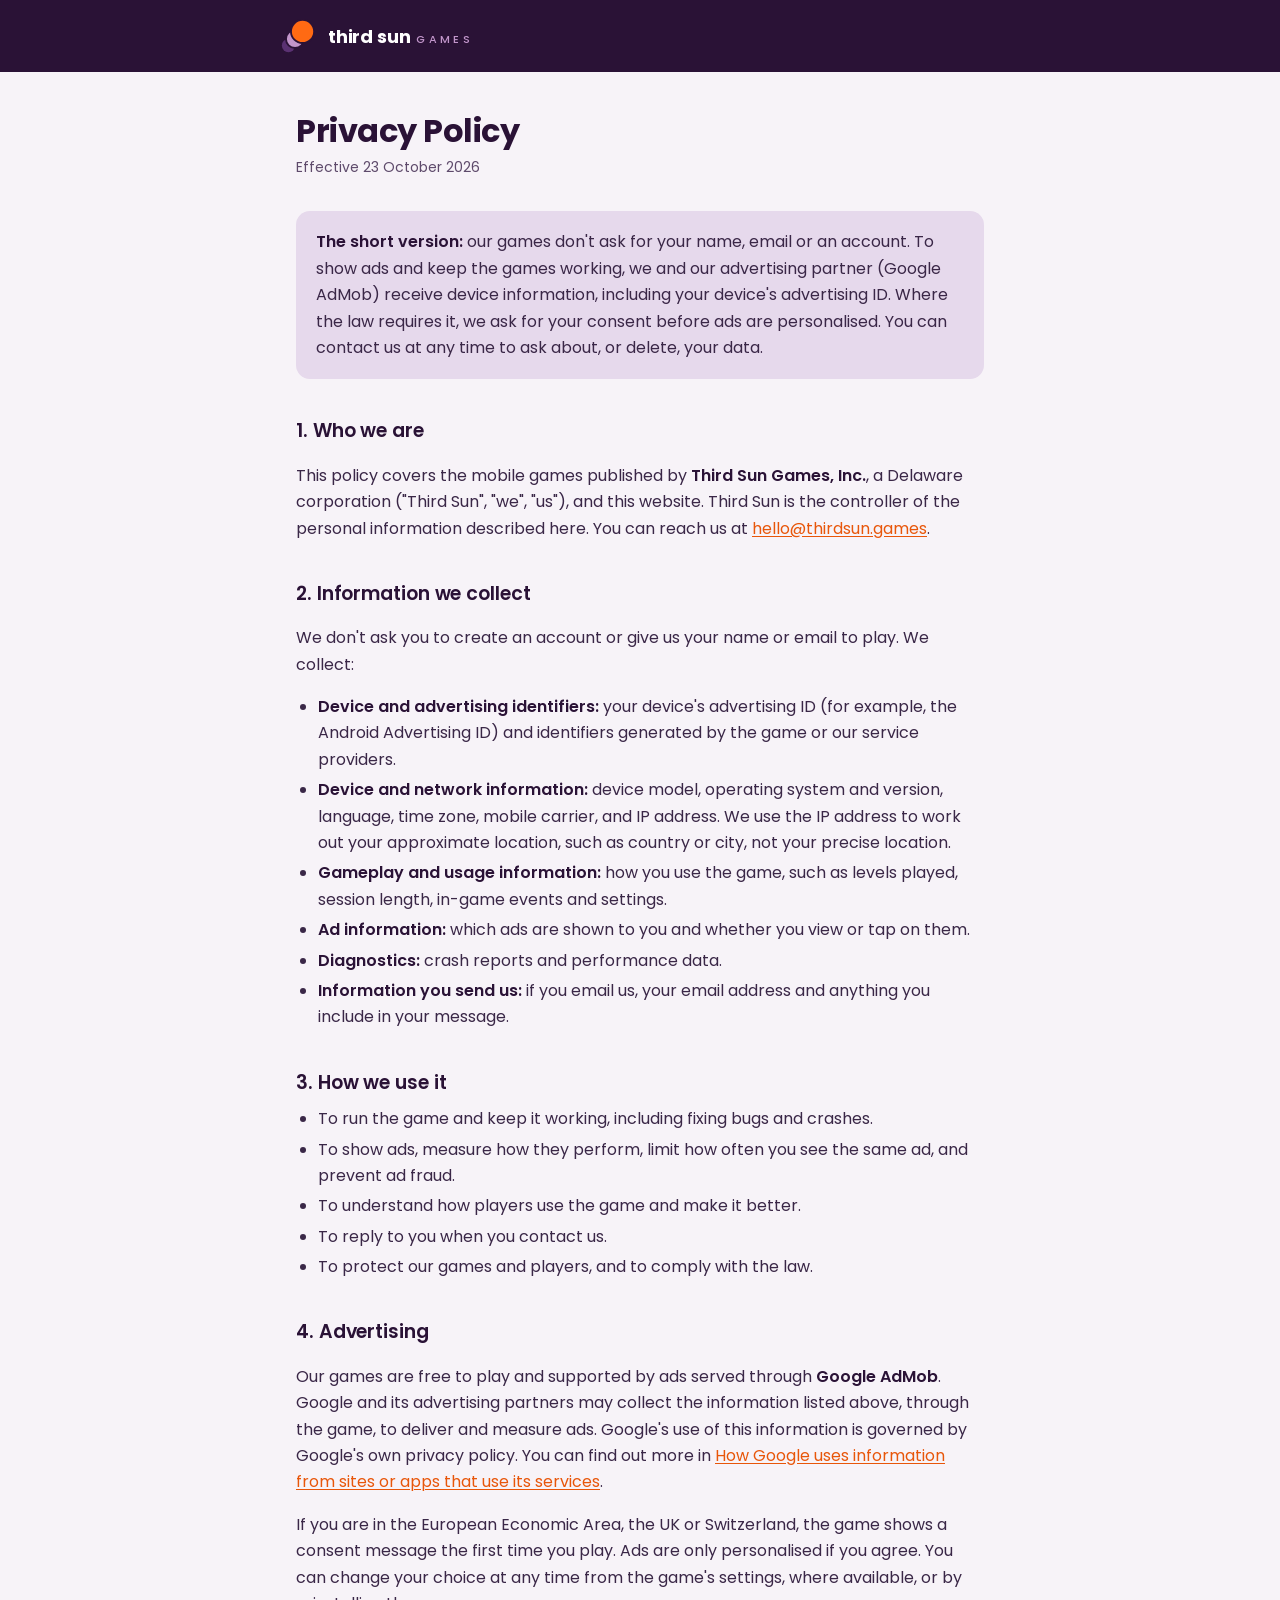
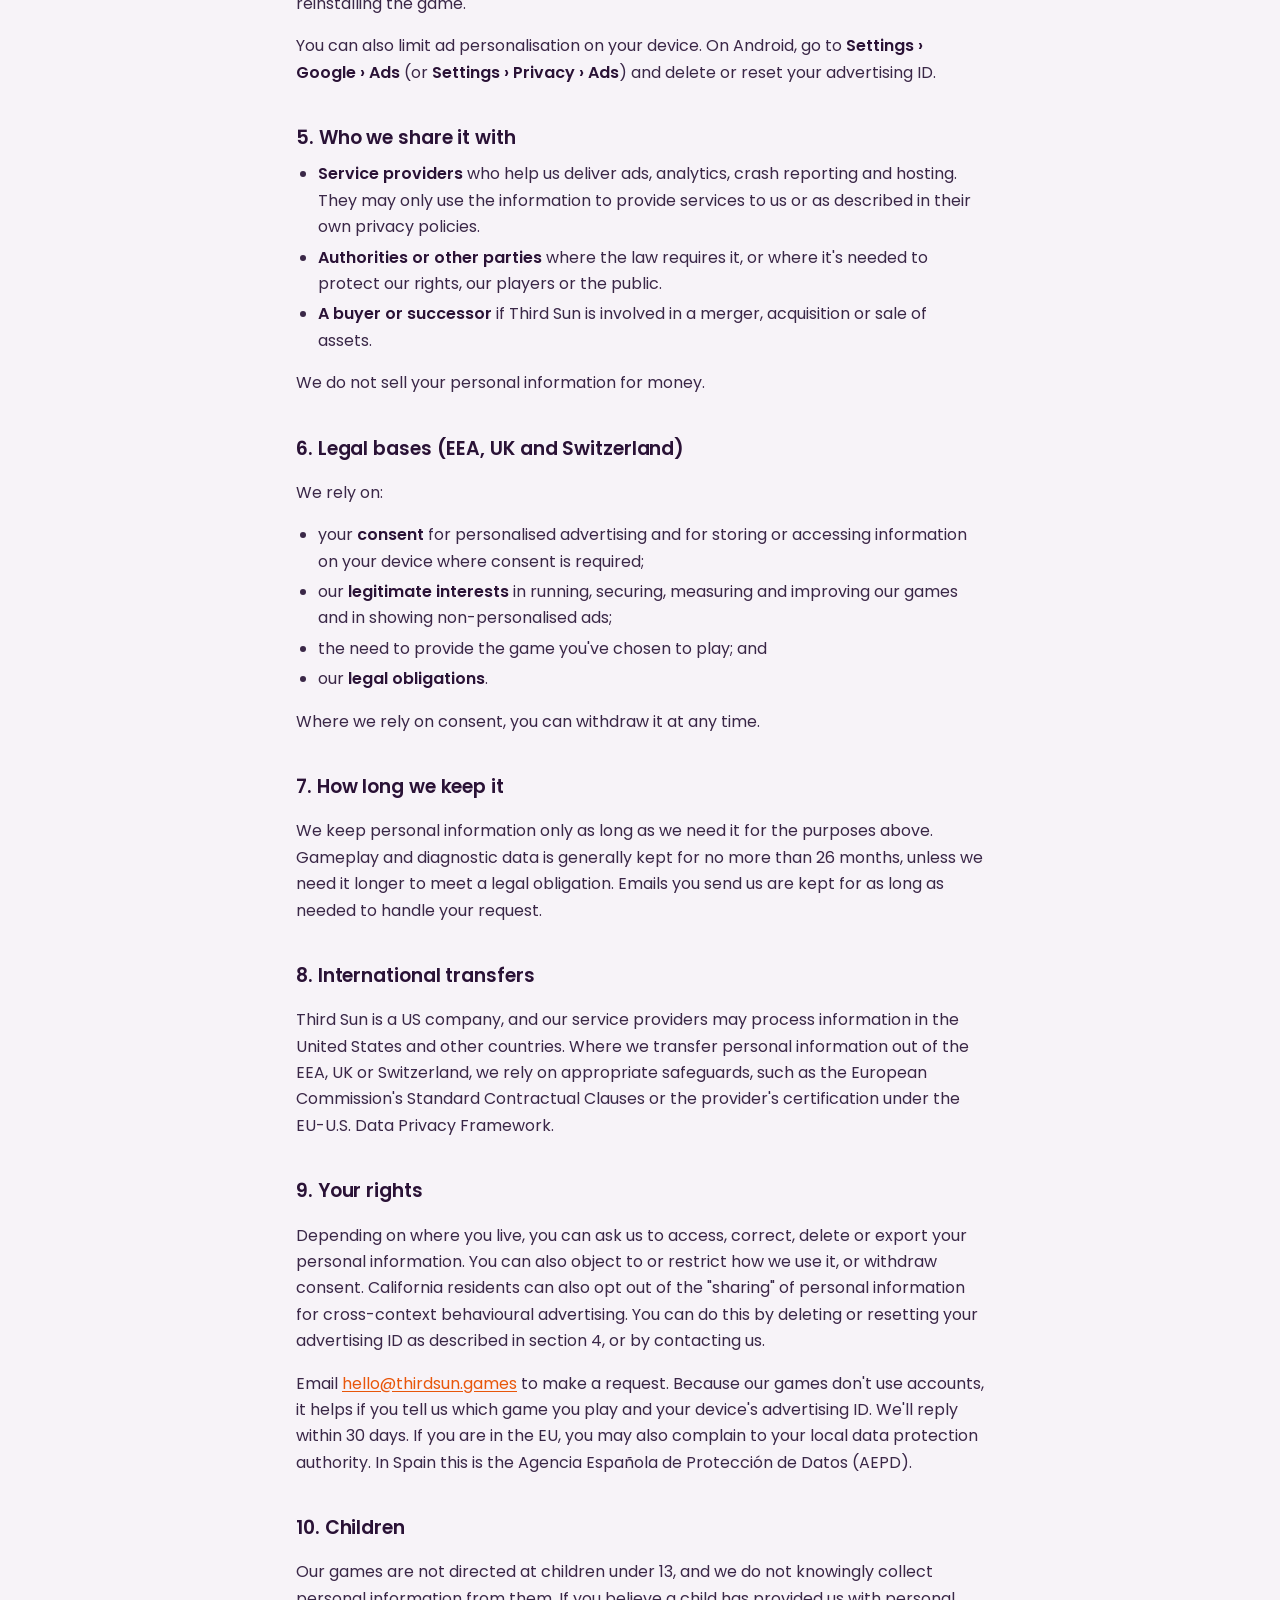
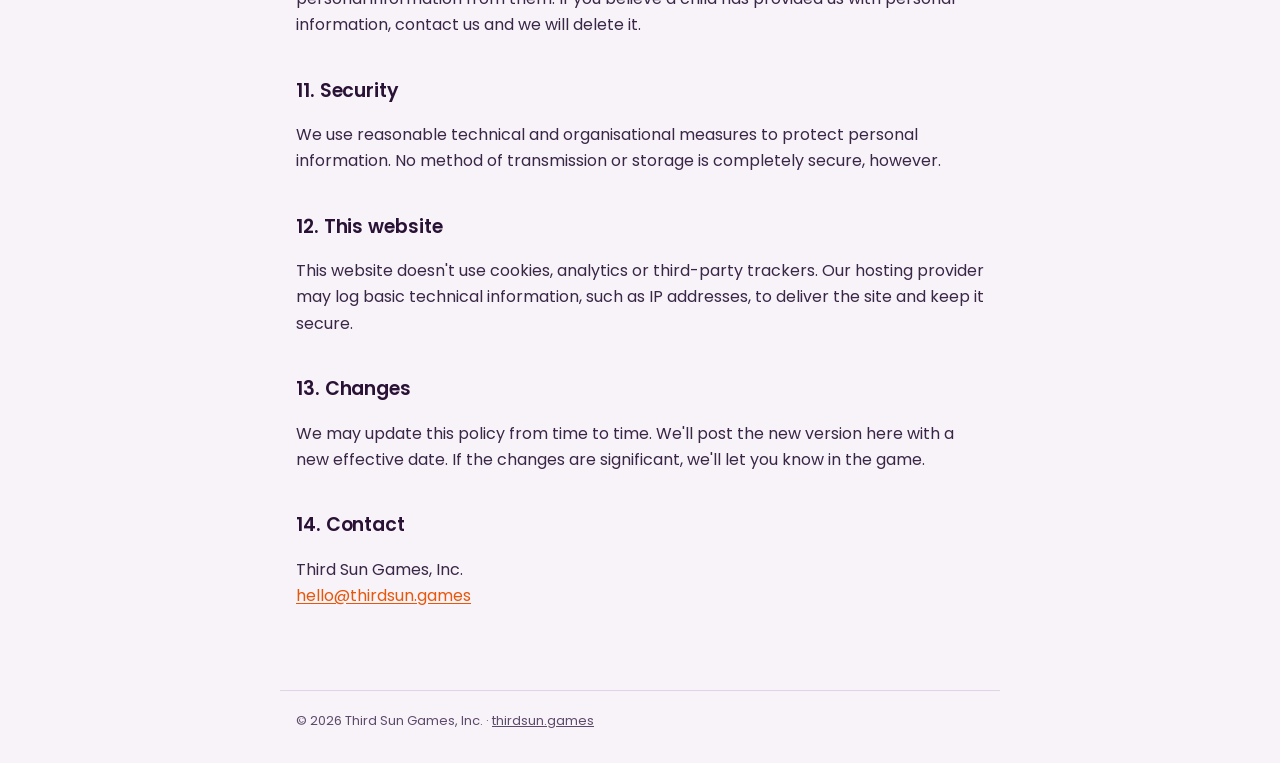
==== privacy/index.html @ 6163cce4 "Add the Third Sun Games home page, studio privacy policy and styles Files as delivered in thirdsun-s" ====
<!doctype html>
<html lang="en">
<head>
<meta charset="utf-8">
<meta name="viewport" content="width=device-width, initial-scale=1, viewport-fit=cover">
<title>Privacy Policy · Third Sun Games</title>
<meta name="description" content="How Third Sun Games, Inc. collects and uses information in its mobile games.">
<meta name="theme-color" content="#2A1236">
<link rel="icon" href="/favicon.svg" type="image/svg+xml">
<link rel="stylesheet" href="/site.css">
</head>
<body>
<header class="bar">
  <div class="bar-inner">
    <a href="/" aria-label="Third Sun Games home">
      <svg viewBox="-73 -237.62 310.62 310.62" xmlns="http://www.w3.org/2000/svg" aria-hidden="true">
        <circle cx="0" cy="0" r="57" fill="#5A3172"/>
        <circle cx="56.57" cy="-56.57" r="78" fill="#C296CB" stroke="#2A1236" stroke-width="16"/>
        <circle cx="121.62" cy="-121.62" r="100" fill="#FF6A13" stroke="#2A1236" stroke-width="16"/>
      </svg>
      <span><span class="bn">third sun</span> <span class="bg">GAMES</span></span>
    </a>
  </div>
</header>

<main class="doc">
  <h1>Privacy Policy</h1>
  <p class="meta">Effective 23 October 2026</p>

  <div class="summary">
    <p><strong>The short version:</strong> our games don't ask for your name, email or an account. To show ads and keep the games working, we and our advertising partner (Google AdMob) receive device information, including your device's advertising ID. Where the law requires it, we ask for your consent before ads are personalised. You can contact us at any time to ask about, or delete, your data.</p>
  </div>

  <h2>1. Who we are</h2>
  <p>This policy covers the mobile games published by <strong>Third Sun Games, Inc.</strong>, a Delaware corporation ("Third Sun", "we", "us"), and this website. Third Sun is the controller of the personal information described here. You can reach us at <a href="mailto:hello@thirdsun.games">hello@thirdsun.games</a>.</p>

  <h2>2. Information we collect</h2>
  <p>We don't ask you to create an account or give us your name or email to play. We collect:</p>
  <ul>
    <li><strong>Device and advertising identifiers:</strong> your device's advertising ID (for example, the Android Advertising ID) and identifiers generated by the game or our service providers.</li>
    <li><strong>Device and network information:</strong> device model, operating system and version, language, time zone, mobile carrier, and IP address. We use the IP address to work out your approximate location, such as country or city, not your precise location.</li>
    <li><strong>Gameplay and usage information:</strong> how you use the game, such as levels played, session length, in-game events and settings.</li>
    <li><strong>Ad information:</strong> which ads are shown to you and whether you view or tap on them.</li>
    <li><strong>Diagnostics:</strong> crash reports and performance data.</li>
    <li><strong>Information you send us:</strong> if you email us, your email address and anything you include in your message.</li>
  </ul>

  <h2>3. How we use it</h2>
  <ul>
    <li>To run the game and keep it working, including fixing bugs and crashes.</li>
    <li>To show ads, measure how they perform, limit how often you see the same ad, and prevent ad fraud.</li>
    <li>To understand how players use the game and make it better.</li>
    <li>To reply to you when you contact us.</li>
    <li>To protect our games and players, and to comply with the law.</li>
  </ul>

  <h2>4. Advertising</h2>
  <p>Our games are free to play and supported by ads served through <strong>Google AdMob</strong>. Google and its advertising partners may collect the information listed above, through the game, to deliver and measure ads. Google's use of this information is governed by Google's own privacy policy. You can find out more in <a href="https://policies.google.com/technologies/partner-sites" rel="noopener">How Google uses information from sites or apps that use its services</a>.</p>
  <p>If you are in the European Economic Area, the UK or Switzerland, the game shows a consent message the first time you play. Ads are only personalised if you agree. You can change your choice at any time from the game's settings, where available, or by reinstalling the game.</p>
  <p>You can also limit ad personalisation on your device. On Android, go to <strong>Settings &rsaquo; Google &rsaquo; Ads</strong> (or <strong>Settings &rsaquo; Privacy &rsaquo; Ads</strong>) and delete or reset your advertising ID.</p>

  <h2>5. Who we share it with</h2>
  <ul>
    <li><strong>Service providers</strong> who help us deliver ads, analytics, crash reporting and hosting. They may only use the information to provide services to us or as described in their own privacy policies.</li>
    <li><strong>Authorities or other parties</strong> where the law requires it, or where it's needed to protect our rights, our players or the public.</li>
    <li><strong>A buyer or successor</strong> if Third Sun is involved in a merger, acquisition or sale of assets.</li>
  </ul>
  <p>We do not sell your personal information for money.</p>

  <h2>6. Legal bases (EEA, UK and Switzerland)</h2>
  <p>We rely on:</p>
  <ul>
    <li>your <strong>consent</strong> for personalised advertising and for storing or accessing information on your device where consent is required;</li>
    <li>our <strong>legitimate interests</strong> in running, securing, measuring and improving our games and in showing non-personalised ads;</li>
    <li>the need to provide the game you've chosen to play; and</li>
    <li>our <strong>legal obligations</strong>.</li>
  </ul>
  <p>Where we rely on consent, you can withdraw it at any time.</p>

  <h2>7. How long we keep it</h2>
  <p>We keep personal information only as long as we need it for the purposes above. Gameplay and diagnostic data is generally kept for no more than 26 months, unless we need it longer to meet a legal obligation. Emails you send us are kept for as long as needed to handle your request.</p>

  <h2>8. International transfers</h2>
  <p>Third Sun is a US company, and our service providers may process information in the United States and other countries. Where we transfer personal information out of the EEA, UK or Switzerland, we rely on appropriate safeguards, such as the European Commission's Standard Contractual Clauses or the provider's certification under the EU-U.S. Data Privacy Framework.</p>

  <h2>9. Your rights</h2>
  <p>Depending on where you live, you can ask us to access, correct, delete or export your personal information. You can also object to or restrict how we use it, or withdraw consent. California residents can also opt out of the "sharing" of personal information for cross-context behavioural advertising. You can do this by deleting or resetting your advertising ID as described in section 4, or by contacting us.</p>
  <p>Email <a href="mailto:hello@thirdsun.games">hello@thirdsun.games</a> to make a request. Because our games don't use accounts, it helps if you tell us which game you play and your device's advertising ID. We'll reply within 30 days. If you are in the EU, you may also complain to your local data protection authority. In Spain this is the Agencia Española de Protección de Datos (AEPD).</p>

  <h2>10. Children</h2>
  <p>Our games are not directed at children under 13, and we do not knowingly collect personal information from them. If you believe a child has provided us with personal information, contact us and we will delete it.</p>

  <h2>11. Security</h2>
  <p>We use reasonable technical and organisational measures to protect personal information. No method of transmission or storage is completely secure, however.</p>

  <h2>12. This website</h2>
  <p>This website doesn't use cookies, analytics or third-party trackers. Our hosting provider may log basic technical information, such as IP addresses, to deliver the site and keep it secure.</p>

  <h2>13. Changes</h2>
  <p>We may update this policy from time to time. We'll post the new version here with a new effective date. If the changes are significant, we'll let you know in the game.</p>

  <h2>14. Contact</h2>
  <p>Third Sun Games, Inc.<br><a href="mailto:hello@thirdsun.games">hello@thirdsun.games</a></p>
</main>

<footer class="legal-foot">&copy; 2026 Third Sun Games, Inc. &middot; <a href="/">thirdsun.games</a></footer>
</body>
</html>
---- site.css ----
@font-face{font-family:"Poppins";font-weight:400;font-style:normal;font-display:swap;src:url("/fonts/poppins-400.woff2") format("woff2")}
@font-face{font-family:"Poppins";font-weight:500;font-style:normal;font-display:swap;src:url("/fonts/poppins-500.woff2") format("woff2")}
@font-face{font-family:"Poppins";font-weight:600;font-style:normal;font-display:swap;src:url("/fonts/poppins-600.woff2") format("woff2")}
@font-face{font-family:"Poppins";font-weight:700;font-style:normal;font-display:swap;src:url("/fonts/poppins-700.woff2") format("woff2")}

:root{
  --plum:#2A1236; --grape:#5A3172; --mid:#8458A0; --lilac:#C296CB;
  --sun:#FF6A13; --deep-sun:#E8560A;
  --page:#F7F3F8; --card:#E6D9EC; --ink:#2A1236; --muted:#5E4A6B; --line:#E0D2E7;
  --foot:#9B7FAA;
}
*,*::before,*::after{box-sizing:border-box}
html,body{margin:0}
body{
  font-family:"Poppins",-apple-system,BlinkMacSystemFont,"Segoe UI",Roboto,Helvetica,Arial,sans-serif;
  -webkit-font-smoothing:antialiased;
  color:var(--ink); background:var(--page);
}
a{color:inherit}

/* ---------- home ---------- */
body.home{
  min-height:100vh; min-height:100svh;
  display:flex; flex-direction:column;
  background:var(--plum); color:#fff;
  background-image:radial-gradient(60% 40% at 52% 42%, rgba(255,106,19,.10) 0%, rgba(255,106,19,0) 70%);
}
.hero{
  flex:1; display:flex; flex-direction:column; align-items:center; justify-content:center;
  padding:48px 16px 24px; text-align:center;
}
.lockup{display:flex; flex-direction:column; align-items:center}
.mark{width:clamp(120px,22vw,180px); height:auto; overflow:visible}
.wordmark{margin-top:28px}
.wordmark .name{display:block; font-weight:700; letter-spacing:-.015em; line-height:.9; font-size:clamp(34px,6vw,52px)}
.wordmark .games{display:block; color:var(--lilac); font-weight:500; letter-spacing:.34em; padding-left:.34em; margin-top:.55em; font-size:clamp(12px,1.6vw,15px)}
.tagline{margin:40px 0 0; font-size:17px; font-weight:400; color:#E9DDEE}
.contact{
  margin-top:14px; font-size:15px; font-weight:500; color:var(--sun); text-decoration:none;
  border-bottom:1px solid rgba(255,106,19,.35); padding-bottom:2px;
}
.contact:hover,.contact:focus-visible{border-bottom-color:var(--sun)}
.foot{
  display:flex; flex-wrap:wrap; justify-content:center; gap:6px 10px;
  padding:20px 16px calc(24px + env(safe-area-inset-bottom,0px));
  font-size:13px; color:var(--foot);
}
.foot a{text-decoration:none}
.foot a:hover,.foot a:focus-visible{color:#fff; text-decoration:underline}

/* ---------- legal pages ---------- */
.bar{background:var(--plum); padding:18px 16px}
.bar-inner{max-width:720px; margin:0 auto; display:flex; align-items:center}
.bar a{display:flex; align-items:center; gap:12px; color:#fff; text-decoration:none}
.bar svg{width:36px; height:36px; overflow:visible}
.bar .bn{font-weight:700; font-size:18px; letter-spacing:-.01em}
.bar .bg{color:var(--lilac); font-weight:500; font-size:11px; letter-spacing:.3em; margin-left:2px}

.doc{max-width:720px; margin:0 auto; padding:40px 16px 64px; font-size:16px; line-height:1.65}
.doc h1{font-size:32px; line-height:1.2; font-weight:700; letter-spacing:-.015em; margin:0 0 6px}
.doc .meta{color:var(--muted); font-size:14px; margin:0 0 32px}
.doc h2{font-size:19px; font-weight:600; margin:36px 0 8px; letter-spacing:-.005em}
.doc p,.doc li{color:#3A2747}
.doc ul{padding-left:22px; margin:8px 0 12px}
.doc li{margin:4px 0}
.doc strong{color:var(--ink); font-weight:600}
.doc a{color:var(--deep-sun); text-underline-offset:2px}
.doc .summary{background:var(--card); border-radius:14px; padding:18px 20px; margin:0 0 8px}
.doc .summary p{margin:0}
.legal-foot{border-top:1px solid var(--line); max-width:720px; margin:0 auto; padding:20px 16px 32px; font-size:13px; color:var(--muted)}
.legal-foot a{color:var(--muted)}

@media (max-width:480px){
  .foot .sep{display:none}
  .foot{gap:6px 16px}
}
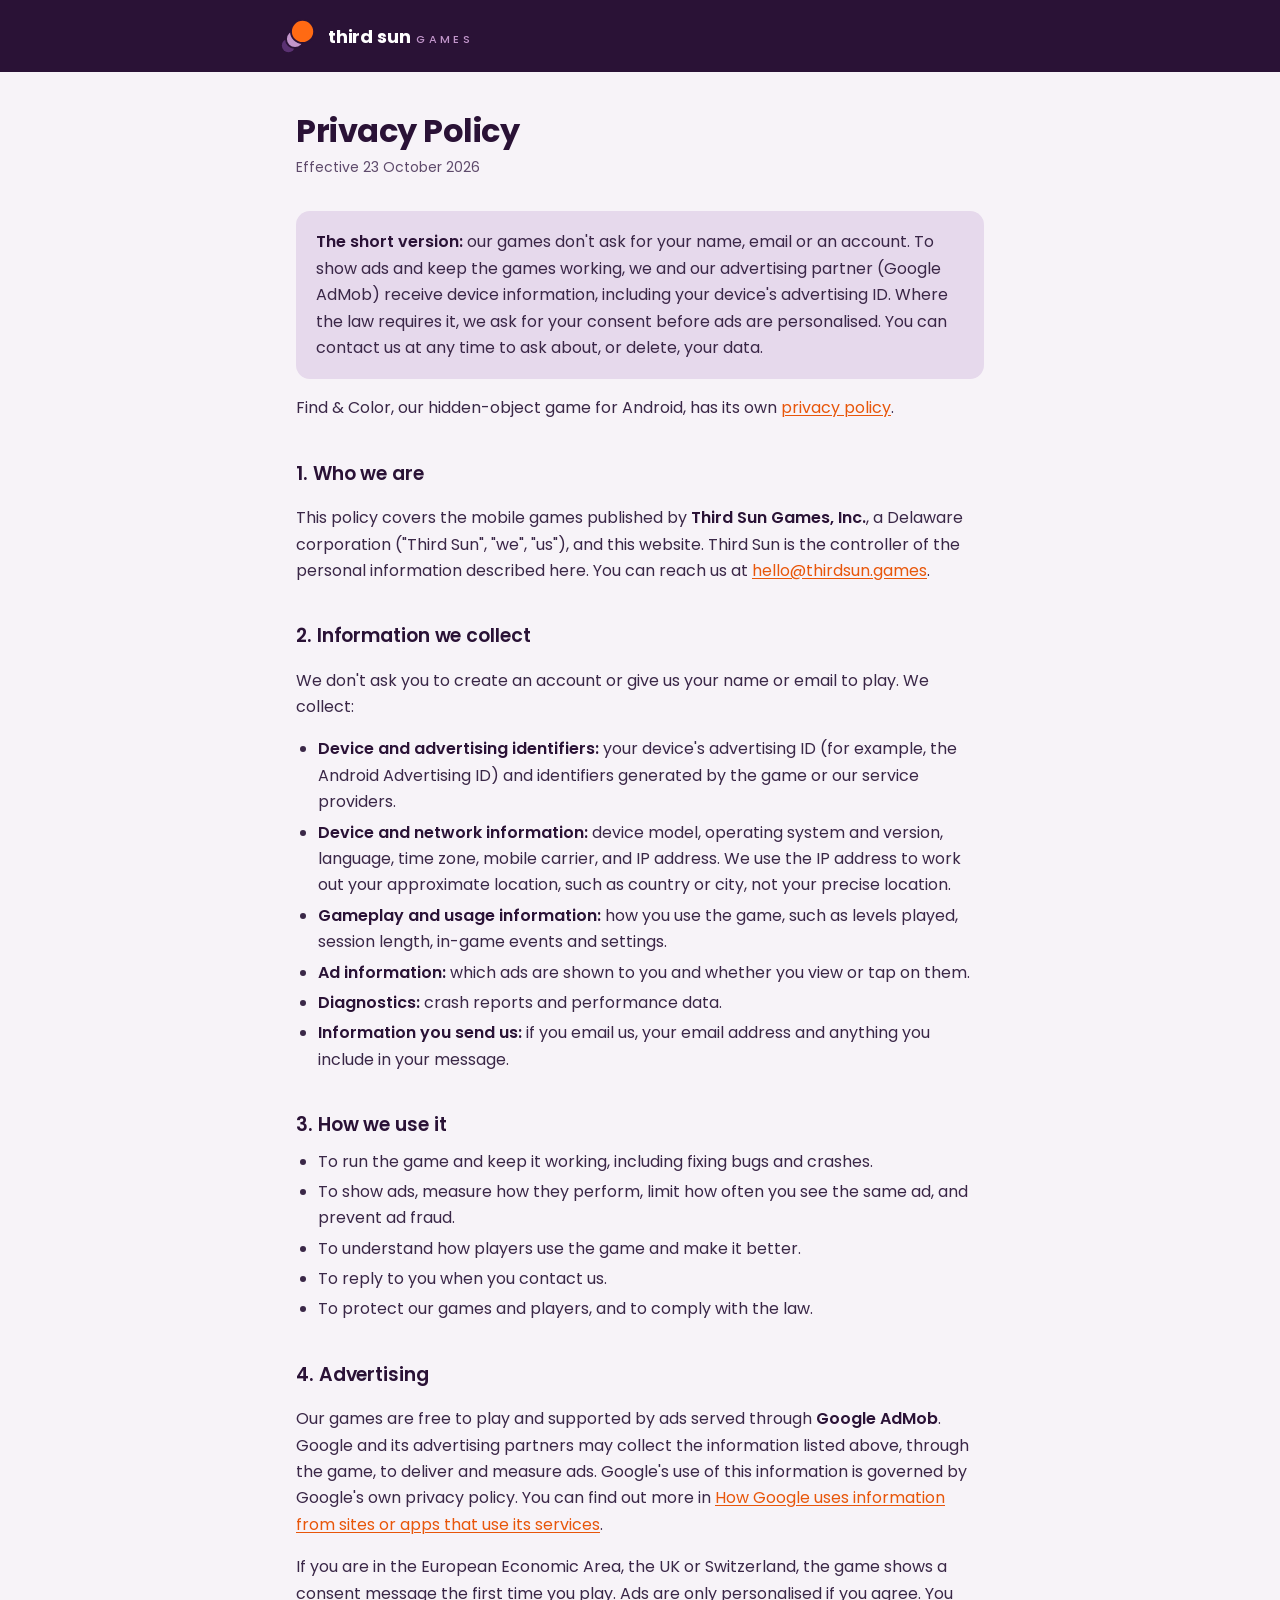
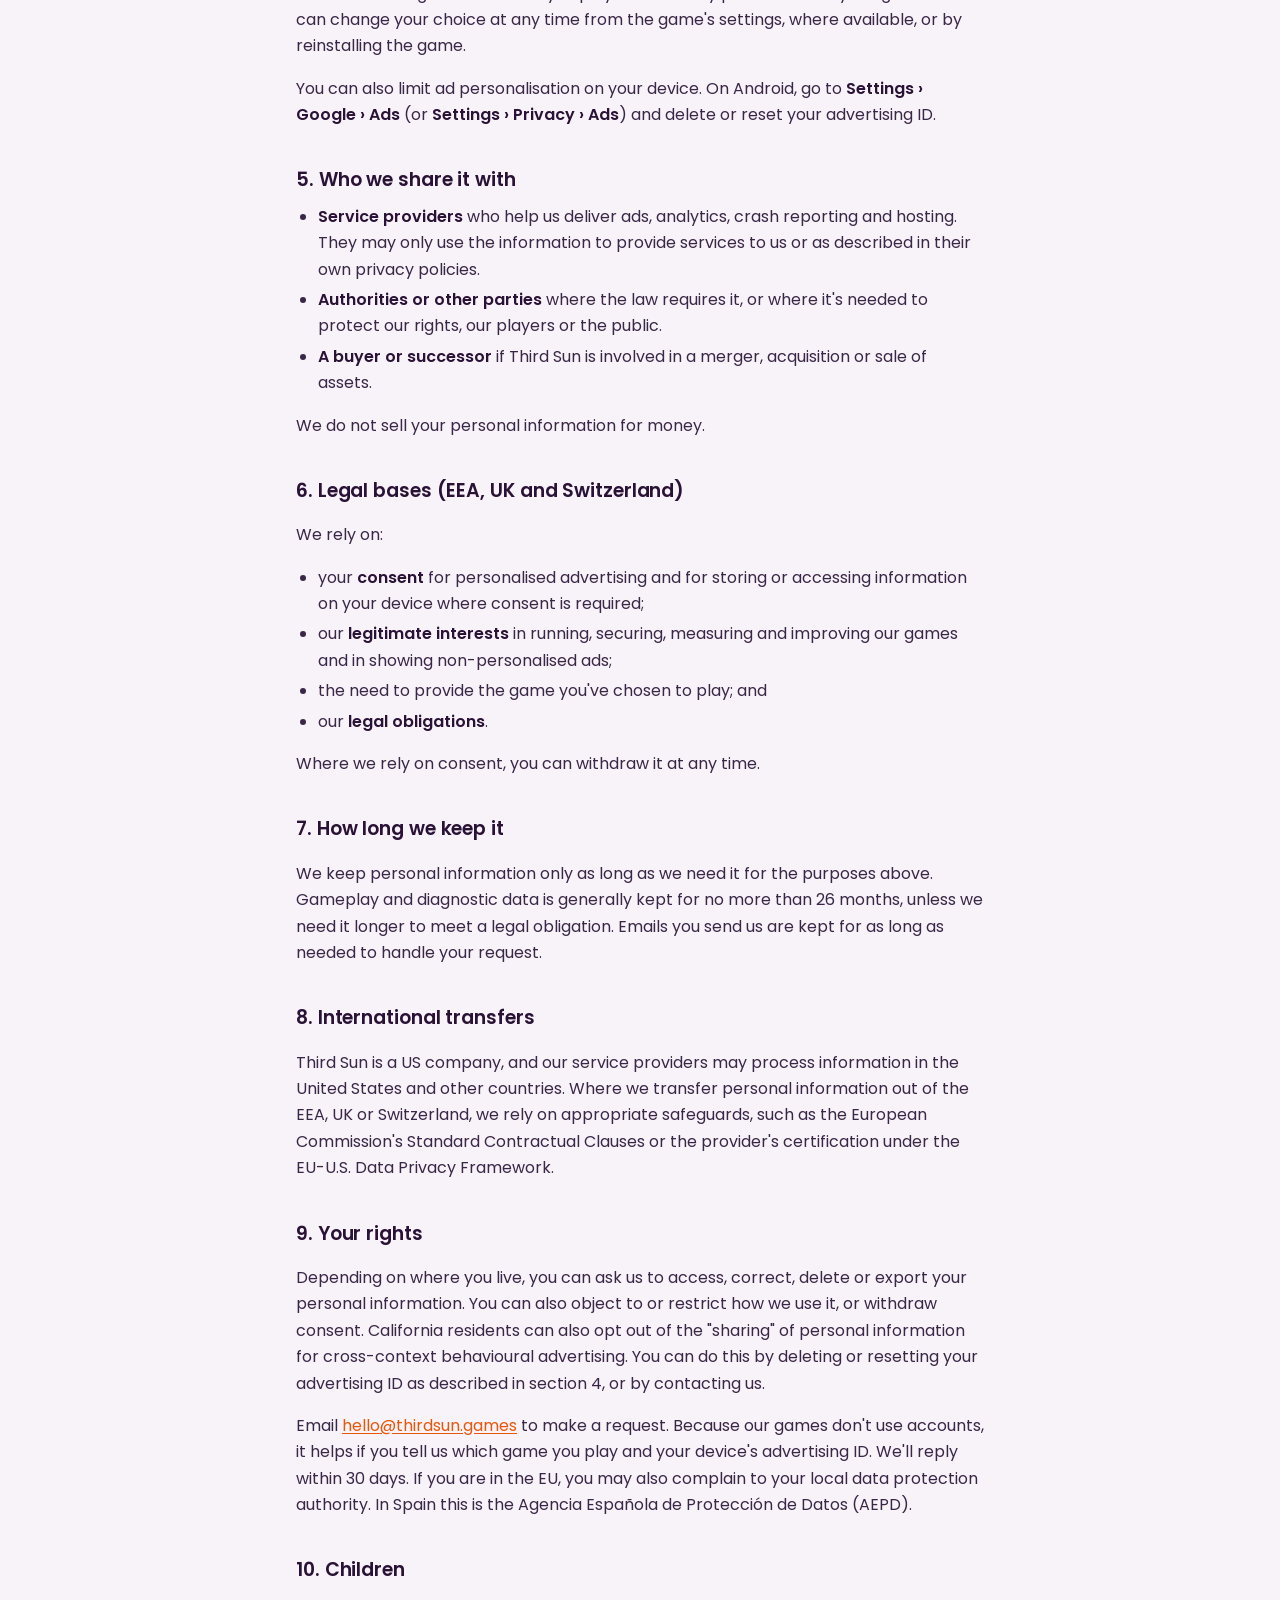
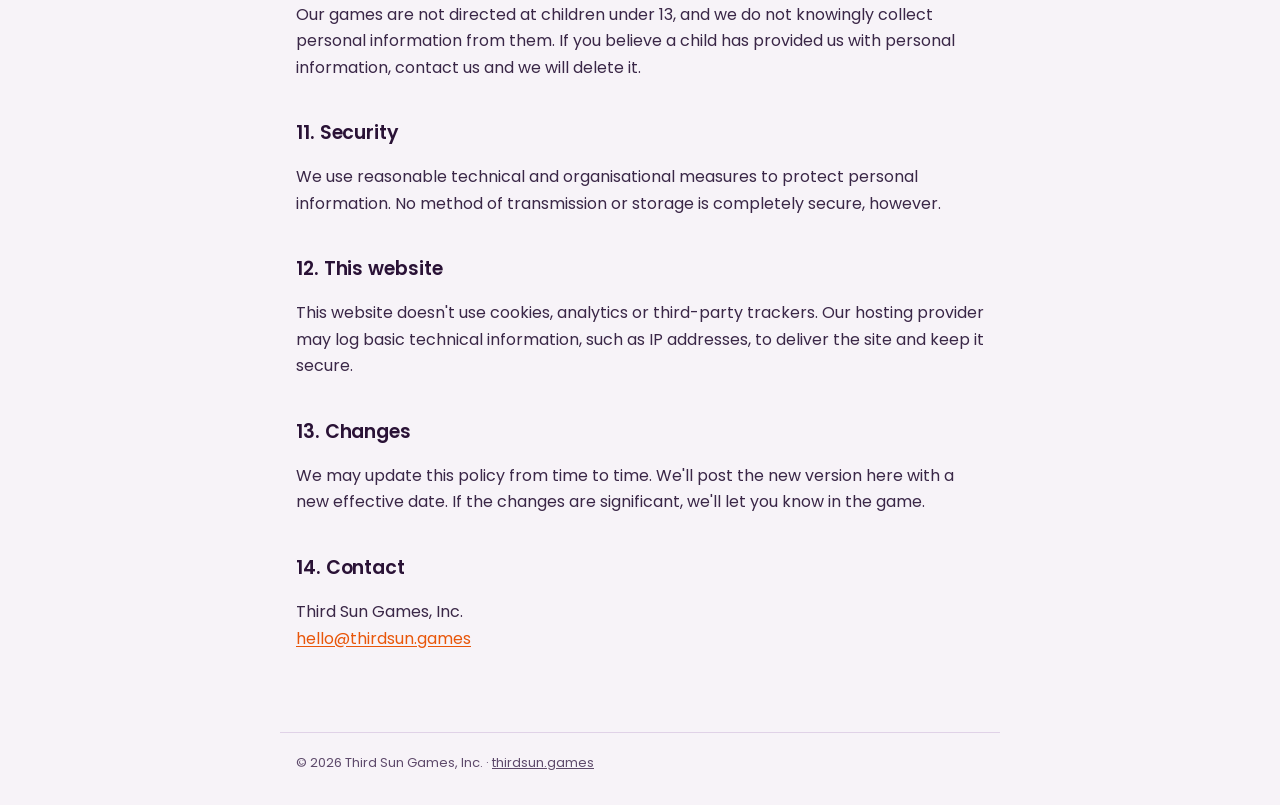
==== commit e2f4e8b6: "Add the Find & Color privacy policy at /ink-finder/privacy/ and link it from the studio policy The p" ====
--- a/privacy/index.html
+++ b/privacy/index.html
@@ -30,6 +30,8 @@
   <div class="summary">
     <p><strong>The short version:</strong> our games don't ask for your name, email or an account. To show ads and keep the games working, we and our advertising partner (Google AdMob) receive device information, including your device's advertising ID. Where the law requires it, we ask for your consent before ads are personalised. You can contact us at any time to ask about, or delete, your data.</p>
   </div>
+
+  <p>Find &amp; Color, our hidden-object game for Android, has its own <a href="/ink-finder/privacy/">privacy policy</a>.</p>
 
   <h2>1. Who we are</h2>
   <p>This policy covers the mobile games published by <strong>Third Sun Games, Inc.</strong>, a Delaware corporation ("Third Sun", "we", "us"), and this website. Third Sun is the controller of the personal information described here. You can reach us at <a href="mailto:hello@thirdsun.games">hello@thirdsun.games</a>.</p>
--- a/site.css
+++ b/site.css
@@ -67,6 +67,13 @@
 .doc a{color:var(--deep-sun); text-underline-offset:2px}
 .doc .summary{background:var(--card); border-radius:14px; padding:18px 20px; margin:0 0 8px}
 .doc .summary p{margin:0}
+.doc h3{font-size:16px; font-weight:600; margin:24px 0 4px}
+.doc code{font-size:.9em; background:var(--card); border-radius:4px; padding:1px 5px}
+.doc a{overflow-wrap:anywhere}
+.doc table{width:100%; border-collapse:collapse; margin:12px 0 16px; font-size:15px}
+.doc th,.doc td{border:1px solid var(--line); padding:10px 12px; text-align:left; vertical-align:top}
+.doc th{background:var(--card); font-weight:600}
+.doc td{color:#3A2747}
 .legal-foot{border-top:1px solid var(--line); max-width:720px; margin:0 auto; padding:20px 16px 32px; font-size:13px; color:var(--muted)}
 .legal-foot a{color:var(--muted)}
 
@@ -74,3 +81,11 @@
   .foot .sep{display:none}
   .foot{gap:6px 16px}
 }
+@media (max-width:600px){
+  .doc table,.doc tbody,.doc tr,.doc td{display:block}
+  .doc thead{display:none}
+  .doc tr{border:1px solid var(--line); border-radius:12px; overflow:hidden; margin:0 0 12px}
+  .doc td{border:0; border-top:1px solid var(--line)}
+  .doc td:first-child{border-top:0; background:var(--card); font-weight:600}
+  .doc td:not(:first-child)::before{content:attr(data-label); display:block; margin-bottom:2px; font-size:12px; font-weight:600; letter-spacing:.04em; text-transform:uppercase; color:var(--muted)}
+}
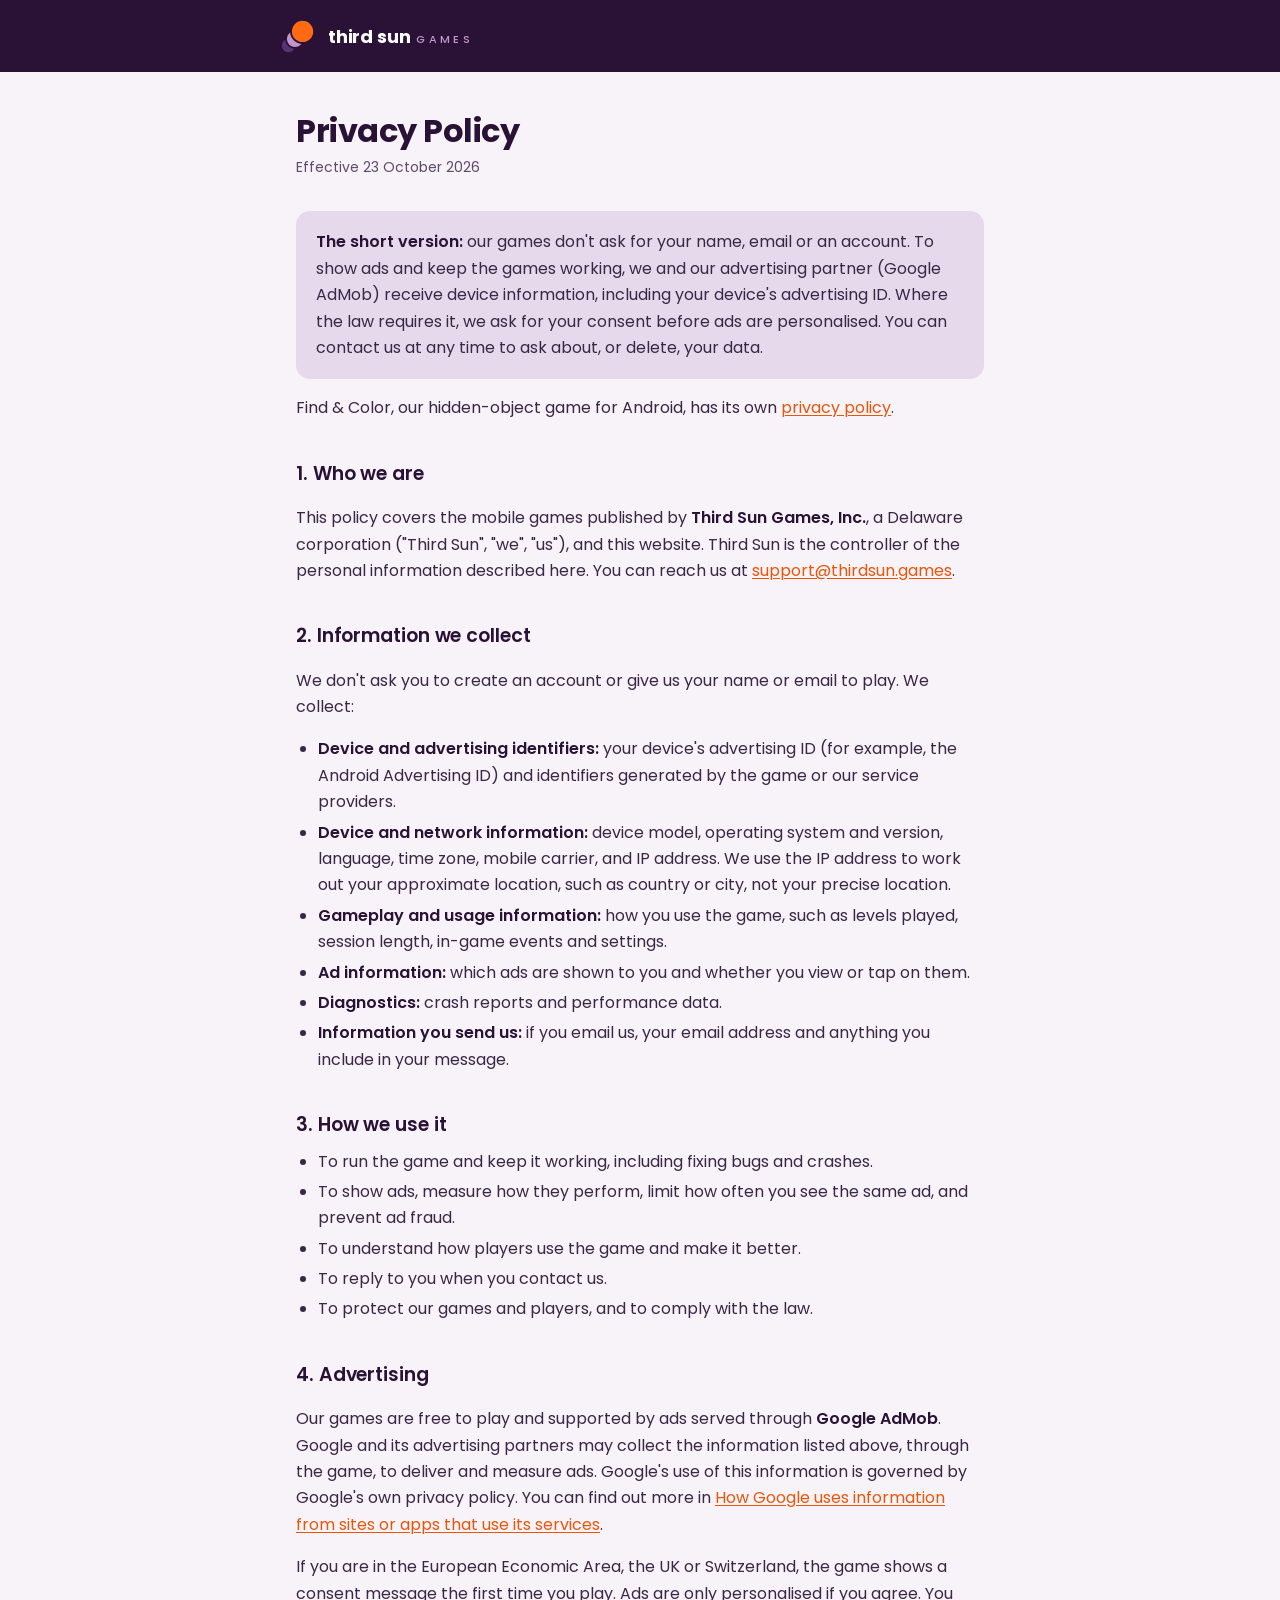
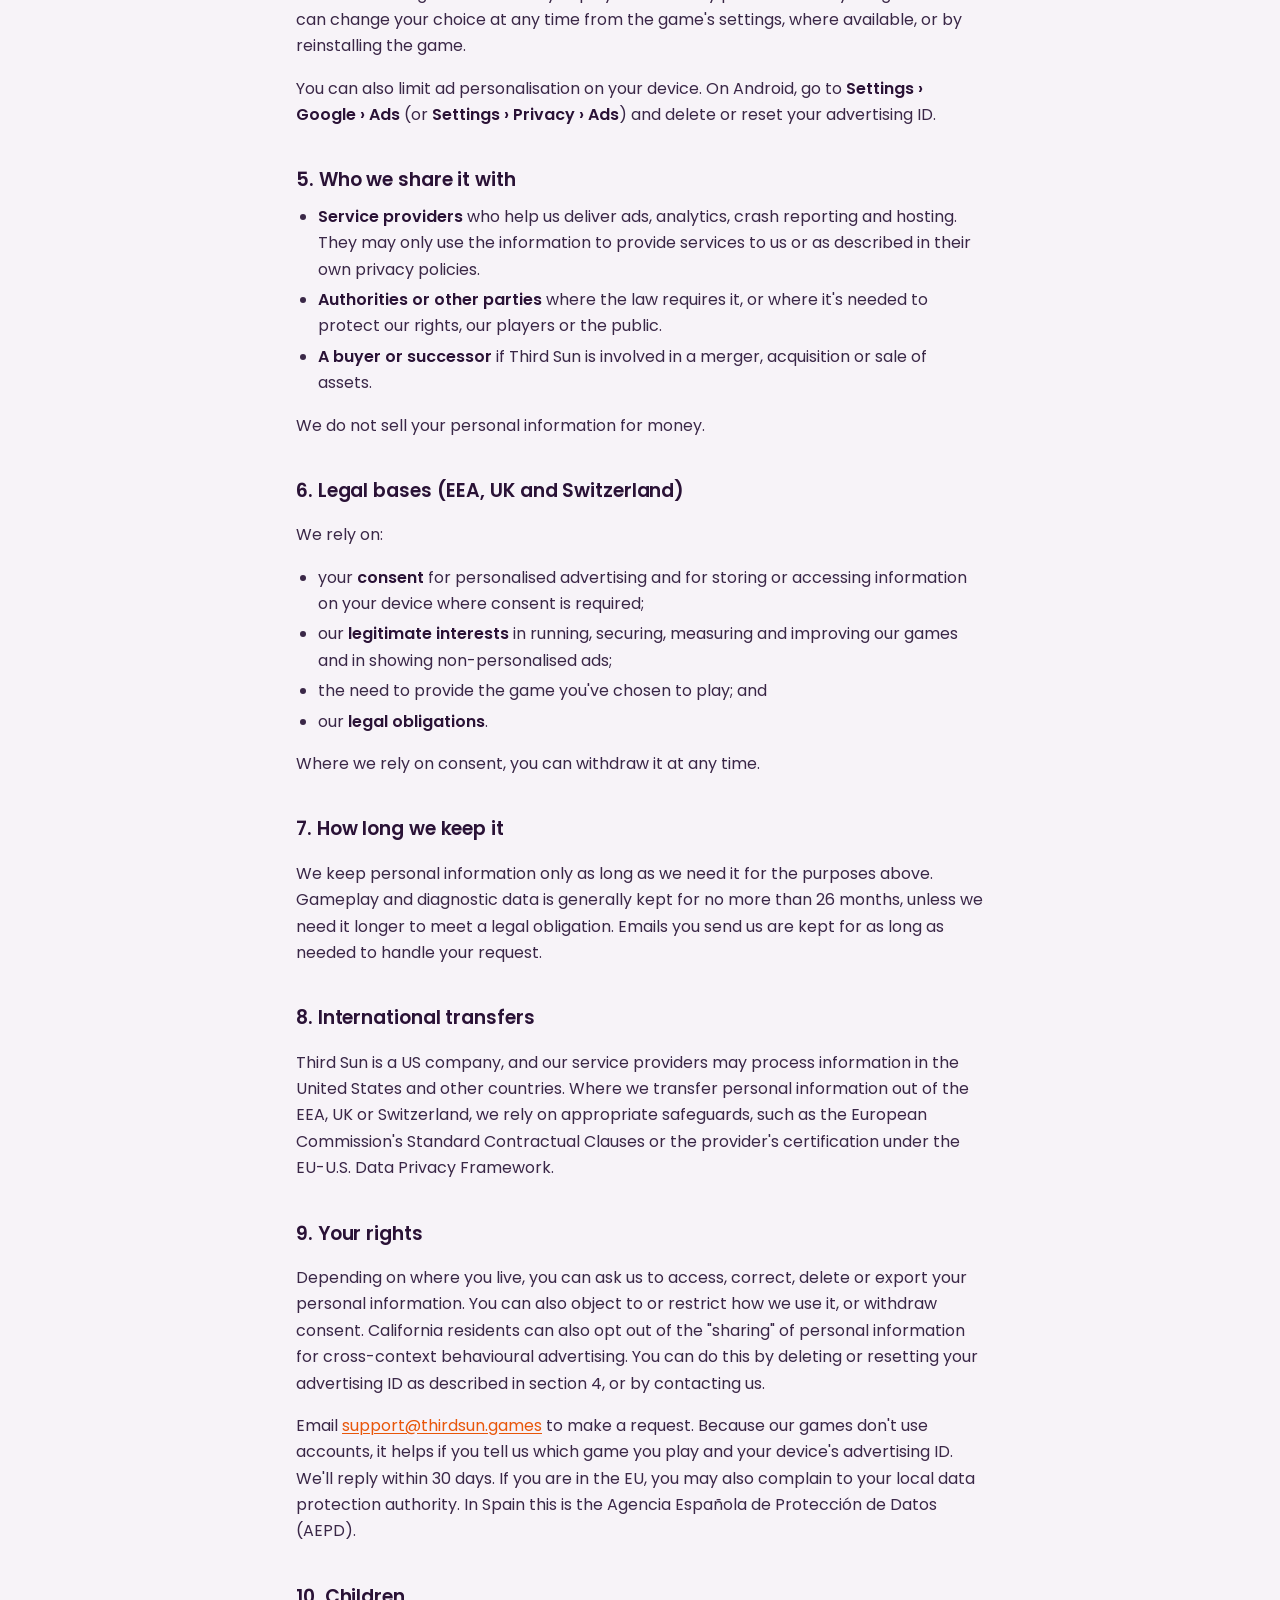
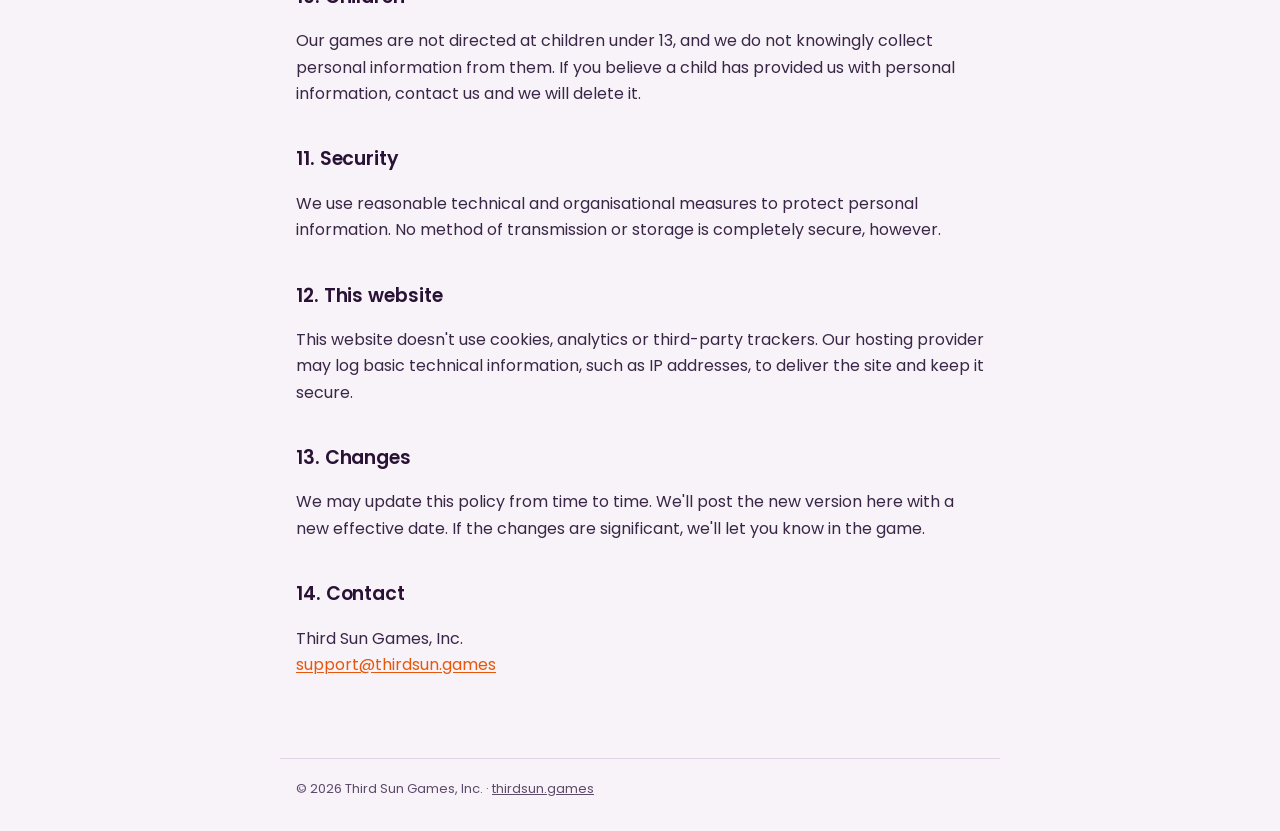
==== commit 4bf57732: "Use support@thirdsun.games as the site's contact address The home page link and the three contact li" ====
--- a/privacy/index.html
+++ b/privacy/index.html
@@ -34,7 +34,7 @@
   <p>Find &amp; Color, our hidden-object game for Android, has its own <a href="/ink-finder/privacy/">privacy policy</a>.</p>
 
   <h2>1. Who we are</h2>
-  <p>This policy covers the mobile games published by <strong>Third Sun Games, Inc.</strong>, a Delaware corporation ("Third Sun", "we", "us"), and this website. Third Sun is the controller of the personal information described here. You can reach us at <a href="mailto:hello@thirdsun.games">hello@thirdsun.games</a>.</p>
+  <p>This policy covers the mobile games published by <strong>Third Sun Games, Inc.</strong>, a Delaware corporation ("Third Sun", "we", "us"), and this website. Third Sun is the controller of the personal information described here. You can reach us at <a href="mailto:support@thirdsun.games">support@thirdsun.games</a>.</p>
 
   <h2>2. Information we collect</h2>
   <p>We don't ask you to create an account or give us your name or email to play. We collect:</p>
@@ -87,7 +87,7 @@
 
   <h2>9. Your rights</h2>
   <p>Depending on where you live, you can ask us to access, correct, delete or export your personal information. You can also object to or restrict how we use it, or withdraw consent. California residents can also opt out of the "sharing" of personal information for cross-context behavioural advertising. You can do this by deleting or resetting your advertising ID as described in section 4, or by contacting us.</p>
-  <p>Email <a href="mailto:hello@thirdsun.games">hello@thirdsun.games</a> to make a request. Because our games don't use accounts, it helps if you tell us which game you play and your device's advertising ID. We'll reply within 30 days. If you are in the EU, you may also complain to your local data protection authority. In Spain this is the Agencia Española de Protección de Datos (AEPD).</p>
+  <p>Email <a href="mailto:support@thirdsun.games">support@thirdsun.games</a> to make a request. Because our games don't use accounts, it helps if you tell us which game you play and your device's advertising ID. We'll reply within 30 days. If you are in the EU, you may also complain to your local data protection authority. In Spain this is the Agencia Española de Protección de Datos (AEPD).</p>
 
   <h2>10. Children</h2>
   <p>Our games are not directed at children under 13, and we do not knowingly collect personal information from them. If you believe a child has provided us with personal information, contact us and we will delete it.</p>
@@ -102,7 +102,7 @@
   <p>We may update this policy from time to time. We'll post the new version here with a new effective date. If the changes are significant, we'll let you know in the game.</p>
 
   <h2>14. Contact</h2>
-  <p>Third Sun Games, Inc.<br><a href="mailto:hello@thirdsun.games">hello@thirdsun.games</a></p>
+  <p>Third Sun Games, Inc.<br><a href="mailto:support@thirdsun.games">support@thirdsun.games</a></p>
 </main>
 
 <footer class="legal-foot">&copy; 2026 Third Sun Games, Inc. &middot; <a href="/">thirdsun.games</a></footer>
